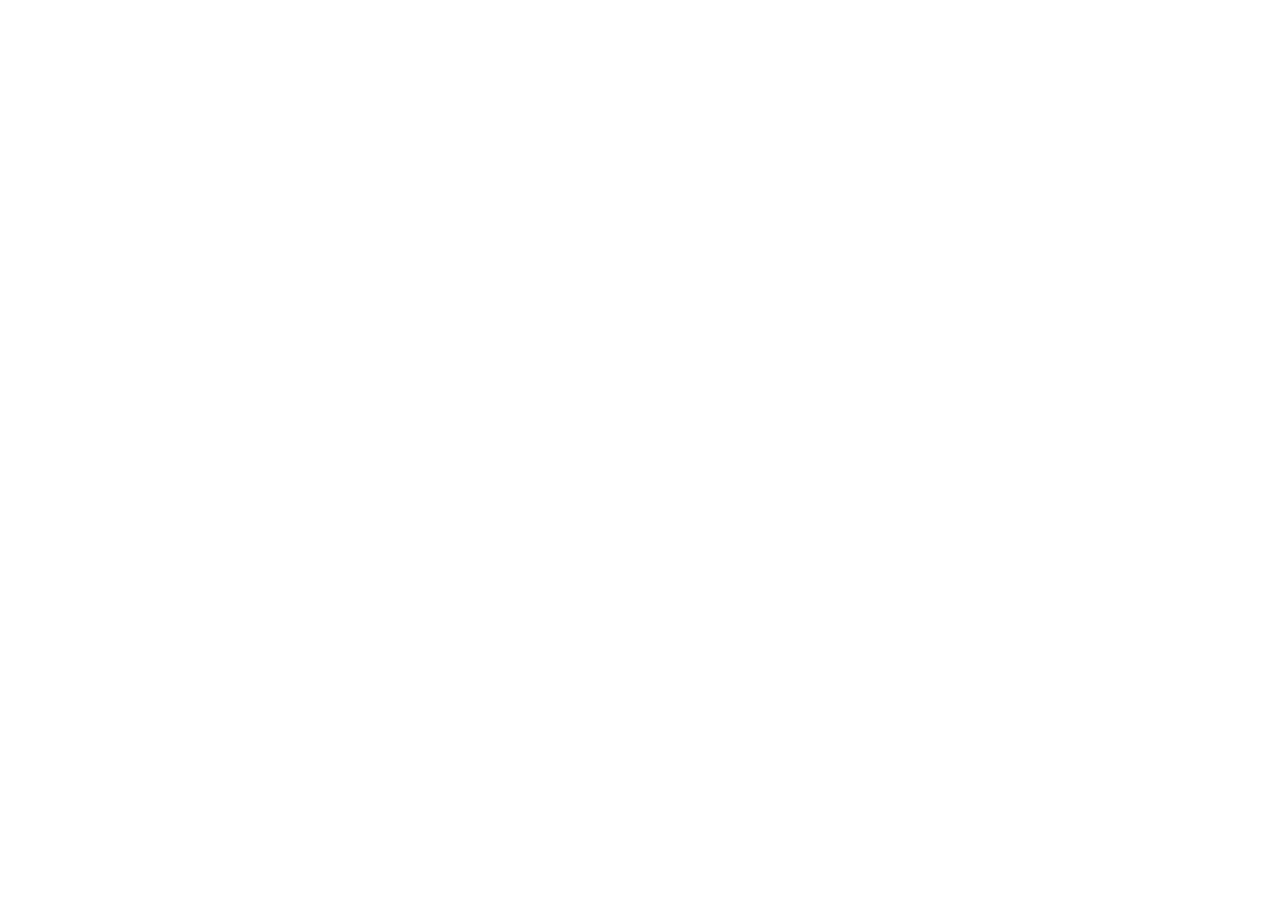
==== index.html @ 022c8f5e "Add Lakeside dessert menu index.html" ====
<!doctype html><html lang="en"><head><meta charset="utf-8"><meta name="viewport" content="width=device-width,initial-scale=1"><meta name="theme-color" content="#04245B"><title>Lakeside Dessert TV Menu</title><link rel="stylesheet" href="style.css"></head><body><div id="stage"></div><script src="menu-data.js"></script><script src="app.js"></script></body></html>
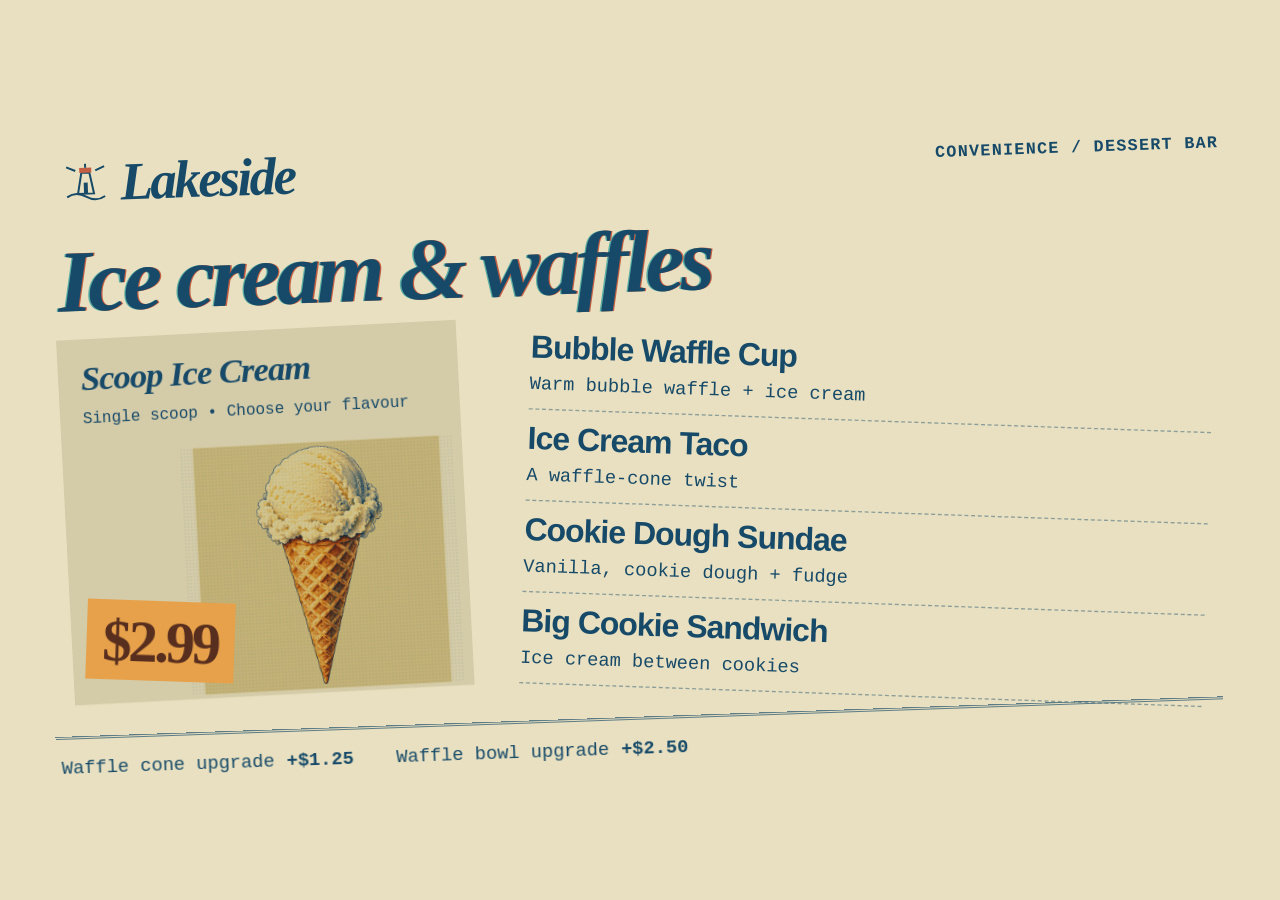
==== commit 747efc17: "Redesign dessert TV menus with Retro Parlour aesthetic" ====
--- a/index.html
+++ b/index.html
@@ -1 +1,15 @@
-<!doctype html><html lang="en"><head><meta charset="utf-8"><meta name="viewport" content="width=device-width,initial-scale=1"><meta name="theme-color" content="#04245B"><title>Lakeside Dessert TV Menu</title><link rel="stylesheet" href="style.css"></head><body><div id="stage"></div><script src="menu-data.js"></script><script src="app.js"></script></body></html>+<!doctype html>
+<html lang="en">
+<head>
+  <meta charset="utf-8">
+  <meta name="viewport" content="width=device-width,initial-scale=1">
+  <meta name="theme-color" content="#E8E0C0">
+  <title>Lakeside Dessert TV Menu</title>
+  <link rel="stylesheet" href="style.css">
+</head>
+<body>
+  <div id="stage"></div>
+  <script src="menu-data.js"></script>
+  <script src="app.js"></script>
+</body>
+</html>
--- a/style.css
+++ b/style.css
@@ -0,0 +1,103 @@
+:root {
+  color-scheme: light;
+  --paper: #E8E0C0;
+  --ink: #174A69;
+  --panel: #D4CBA8;
+  --brick: #C45E43;
+  --seafoam: #5AADA3;
+  --ochre: #E6A14A;
+}
+
+* { box-sizing: border-box; }
+html, body {
+  width: 100%; height: 100%; margin: 0; overflow: hidden;
+  background: var(--paper); color: var(--ink);
+  font-family: Helvetica, Arial, sans-serif;
+}
+
+/* Compose at 1080p; app.js fits this entire canvas to either TV. */
+#stage {
+  position: absolute; width: 1920px; height: 1080px;
+  padding: 64px 80px; overflow: hidden; transform-origin: top left;
+  background: var(--paper); display: grid;
+  grid-template-rows: 92px 140px minmax(0, 1fr) 76px; gap: 32px;
+}
+.topbar {
+  display: flex; align-items: center; justify-content: space-between;
+  padding: 0 12px; transform: rotate(-2deg);
+}
+.brand { display: flex; align-items: center; gap: 16px; }
+.beacon { flex: 0 0 auto; }
+.brandname {
+  font: italic 700 80px/.95 'Times New Roman', Times, serif;
+  letter-spacing: -4px;
+}
+.brandsub {
+  font: 700 25px/1.25 'Courier New', Courier, monospace;
+  letter-spacing: 2px;
+}
+.menu-heading {
+  align-self: center; margin: 0; padding-left: 6px;
+  font: italic 700 132px/1.1 'Times New Roman', Times, serif;
+  letter-spacing: -6px; text-shadow: 2px 0 var(--brick), -2px 0 var(--seafoam);
+  transform: rotate(-2deg);
+}
+.menu-heading span { white-space: nowrap; }
+.content {
+  display: grid; grid-template-columns: 600px minmax(0, 1fr);
+  gap: 80px; min-height: 0; padding: 0 18px;
+}
+.feature {
+  min-width: 0; position: relative; background: var(--panel);
+  padding: 30px 34px; transform: rotate(-3deg);
+}
+.feature-copy { position: relative; z-index: 2; }
+.feature h2 {
+  margin: 0; max-width: 520px;
+  font: italic 700 52px/1.15 'Times New Roman', Times, serif;
+  letter-spacing: -1.5px;
+}
+.feature p {
+  max-width: 520px; margin: 14px 0 0;
+  font: 400 24px/1.3 'Courier New', Courier, monospace;
+}
+.feature-art {
+  position: absolute; bottom: 6px; right: 14px; width: 410px; height: 370px;
+}
+.feature-art img {
+  display: block; width: 100%; height: 100%; object-fit: contain;
+  mix-blend-mode: multiply;
+}
+.screen2 .feature-art { height: 340px; }
+/* A printed halftone finish, kept away from the menu text. */
+.feature-art::after {
+  content: ''; position: absolute; inset: 0; pointer-events: none; opacity: .18;
+  background: radial-gradient(var(--ink) .7px, transparent 1px) 0 0 / 5px 5px;
+}
+.feature-price {
+  position: absolute; z-index: 3; left: 22px; bottom: 30px;
+  padding: 18px 24px 14px; color: #582E1E; background: var(--ochre);
+  font: 700 88px/1 'Times New Roman', Times, serif;
+  letter-spacing: -5px; transform: rotate(5deg);
+}
+.menu-list {
+  display: grid; grid-template-rows: repeat(4, minmax(0, 1fr));
+  min-width: 0; min-height: 0; padding: 0 10px; transform: rotate(2deg);
+}
+.menu-item {
+  min-width: 0; display: flex; flex-direction: column; justify-content: center;
+  padding: 15px 0; border-bottom: 2px dashed #174A6970;
+}
+.item-heading { display: flex; align-items: baseline; justify-content: space-between; gap: 24px; }
+.menu-item h2 {
+  margin: 0; font: 700 48px/1.08 Helvetica, Arial, sans-serif; letter-spacing: -1.5px;
+}
+.menu-item p { margin: 12px 0 0; font: 400 28px/1.3 'Courier New', Courier, monospace; }
+.item-price { flex: 0 0 auto; font: 700 44px/1 'Times New Roman', Times, serif; color: var(--brick); }
+.menu-footer {
+  display: flex; align-items: center; gap: 64px; margin: 0 4px; padding: 16px 8px 0;
+  border-top: 4px double var(--ink); transform: rotate(-2deg);
+  font: 400 28px/1.2 'Courier New', Courier, monospace;
+}
+.footer-item { display: flex; align-items: baseline; gap: 18px; }
+.footer-price { white-space: nowrap; font-weight: 700; }
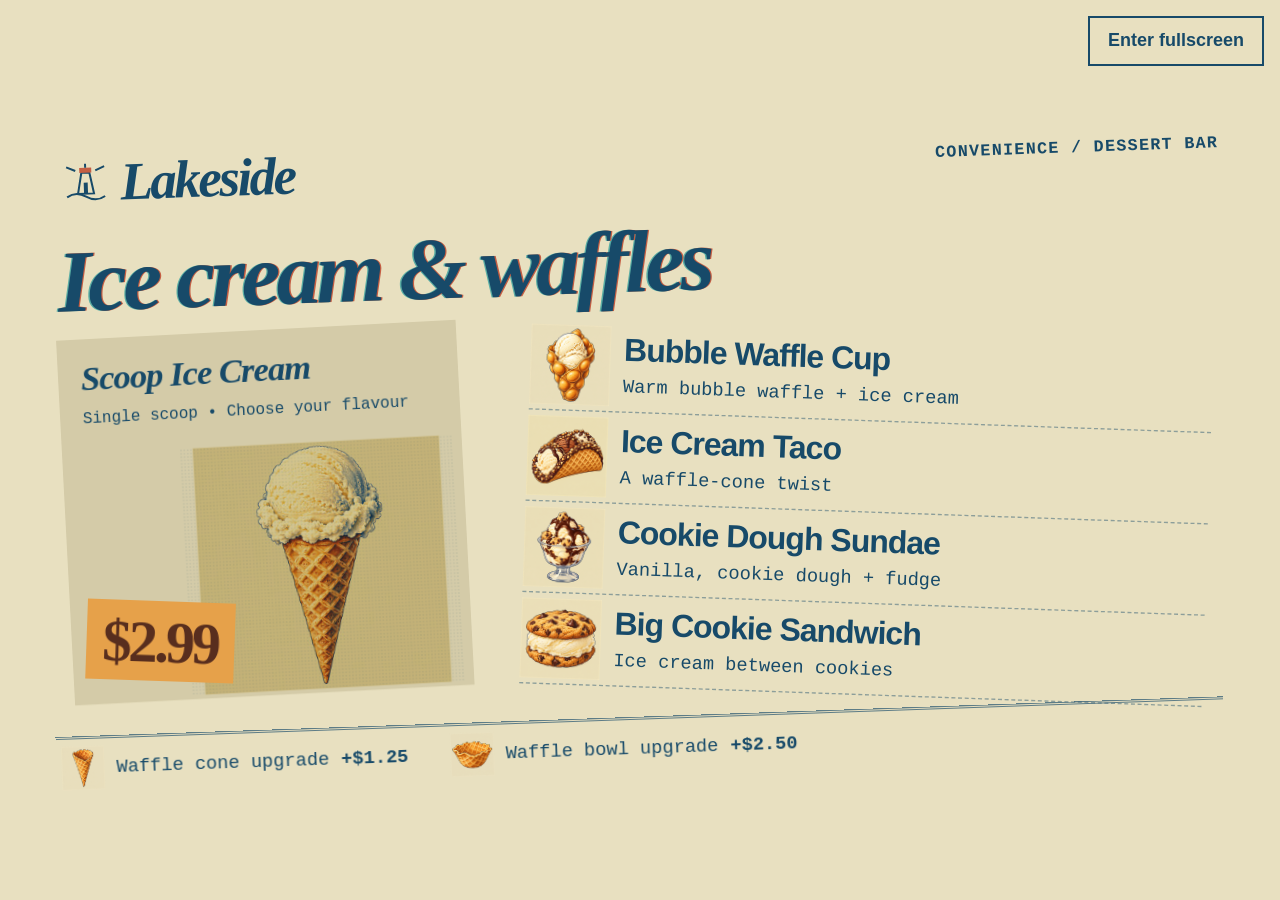
==== commit 0a251833: "Add fullscreen controls and viewport-aware TV scaling" ====
--- a/index.html
+++ b/index.html
@@ -9,6 +9,7 @@
 </head>
 <body>
   <div id="stage"></div>
+  <button id="fullscreen-toggle" class="fullscreen-toggle" type="button" hidden>Enter fullscreen</button>
   <script src="menu-data.js"></script>
   <script src="app.js"></script>
 </body>
--- a/style.css
+++ b/style.css
@@ -17,11 +17,25 @@
 
 /* Compose at 1080p; app.js fits this entire canvas to either TV. */
 #stage {
-  position: absolute; width: 1920px; height: 1080px;
+  position: fixed; top: 0; left: 0; width: 1920px; height: 1080px;
   padding: 64px 80px; overflow: hidden; transform-origin: top left;
   background: var(--paper); display: grid;
   grid-template-rows: 92px 140px minmax(0, 1fr) 76px; gap: 32px;
 }
+/* Keep setup controls outside the scaled menu, including on smaller TV viewports. */
+.fullscreen-toggle {
+  position: fixed; top: 16px; right: 16px; z-index: 10;
+  padding: 12px 18px; border: 2px solid var(--ink);
+  background: var(--paper); color: var(--ink);
+  font: 700 18px/1.2 Helvetica, Arial, sans-serif;
+  cursor: pointer; opacity: 0; pointer-events: none;
+}
+.fullscreen-toggle.is-visible, .fullscreen-toggle:hover, .fullscreen-toggle:focus-visible {
+  opacity: 1; pointer-events: auto;
+}
+.fullscreen-toggle:focus-visible { outline: 3px solid var(--brick); outline-offset: 4px; }
+.fullscreen-toggle[hidden] { display: none; }
+::backdrop { background: var(--paper); }
 .topbar {
   display: flex; align-items: center; justify-content: space-between;
   padding: 0 12px; transform: rotate(-2deg);
@@ -67,6 +81,8 @@
 .feature-art img {
   display: block; width: 100%; height: 100%; object-fit: contain;
   mix-blend-mode: multiply;
+  transform-origin: 50% 80%;
+  animation: dessert-rock 7s ease-in-out infinite;
 }
 .screen2 .feature-art { height: 340px; }
 /* A printed halftone finish, kept away from the menu text. */
@@ -85,8 +101,23 @@
   min-width: 0; min-height: 0; padding: 0 10px; transform: rotate(2deg);
 }
 .menu-item {
-  min-width: 0; display: flex; flex-direction: column; justify-content: center;
-  padding: 15px 0; border-bottom: 2px dashed #174A6970;
+  min-width: 0; display: flex; align-items: center; gap: 20px;
+  padding: 10px 0; border-bottom: 2px dashed #174A6970;
+}
+.item-copy { flex: 1; min-width: 0; }
+.item-art { display: block; flex: 0 0 120px; width: 120px; height: 120px; object-fit: contain; mix-blend-mode: multiply; }
+.dessert-wobble { transform-origin: 50% 80%; animation: dessert-rock 7s ease-in-out infinite; }
+.menu-item:nth-child(2) .item-art { animation-delay: -1.8s; }
+.menu-item:nth-child(3) .item-art { animation-delay: -3.6s; }
+.menu-item:nth-child(4) .item-art { animation-delay: -5.4s; }
+.footer-art { flex: 0 0 64px; width: 64px; height: 64px; object-fit: contain; mix-blend-mode: multiply; animation-delay: -2.7s; }
+.footer-item:nth-child(2) .footer-art { animation-delay: -4.5s; }
+@keyframes dessert-rock {
+  0%, 100% { transform: rotate(-2deg); }
+  50% { transform: rotate(2deg); }
+}
+@media (prefers-reduced-motion: reduce) {
+  .dessert-wobble, .feature-art img { animation: none; }
 }
 .item-heading { display: flex; align-items: baseline; justify-content: space-between; gap: 24px; }
 .menu-item h2 {
@@ -99,5 +130,5 @@
   border-top: 4px double var(--ink); transform: rotate(-2deg);
   font: 400 28px/1.2 'Courier New', Courier, monospace;
 }
-.footer-item { display: flex; align-items: baseline; gap: 18px; }
+.footer-item { display: flex; align-items: center; gap: 18px; }
 .footer-price { white-space: nowrap; font-weight: 700; }
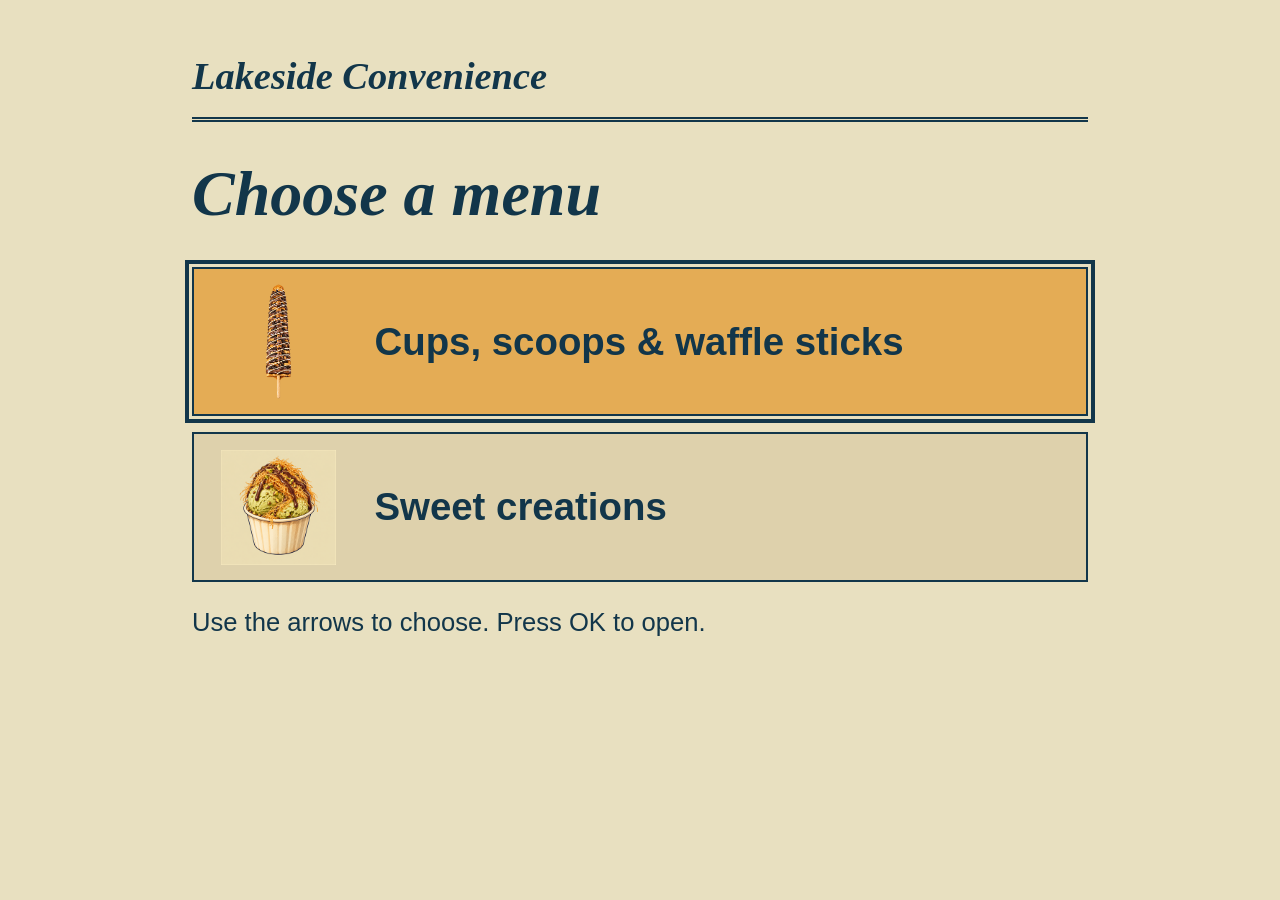
==== commit e101160c: "Add a remote-friendly home screen for independent TV menus" ====
--- a/index.html
+++ b/index.html
@@ -4,13 +4,19 @@
   <meta charset="utf-8">
   <meta name="viewport" content="width=device-width,initial-scale=1">
   <meta name="theme-color" content="#E8E0C0">
-  <title>Lakeside Dessert TV Menu</title>
+  <title>Choose a menu · Lakeside Convenience</title>
   <link rel="stylesheet" href="style.css">
 </head>
-<body>
-  <div id="stage"></div>
-  <button id="fullscreen-toggle" class="fullscreen-toggle" type="button" hidden>Enter fullscreen</button>
-  <script src="menu-data.js"></script>
-  <script src="app.js"></script>
+<body class="launcher">
+  <main>
+    <header>Lakeside Convenience</header>
+    <h1>Choose a menu</h1>
+    <nav aria-label="Menu screens">
+      <a href="screen1.html"><img src="assets/waffle-stick.png" alt=""><span>Cups, scoops &amp; waffle sticks</span></a>
+      <a href="screen2.html"><img src="assets/dubai-ice-cream.png" alt=""><span>Sweet creations</span></a>
+    </nav>
+    <p>Use the arrows to choose. Press OK to open.</p>
+  </main>
+  <script src="home.js"></script>
 </body>
 </html>
--- a/style.css
+++ b/style.css
@@ -1,11 +1,14 @@
 :root {
   color-scheme: light;
   --paper: #E8E0C0;
-  --ink: #174A69;
-  --panel: #D4CBA8;
-  --brick: #C45E43;
-  --seafoam: #5AADA3;
-  --ochre: #E6A14A;
+  /* High-contrast TV palette; keep text pairs at or above 7:1. */
+  --ink: #12364A;
+  --panel: #DED1AC;
+  --brick: #782E24;
+  --seafoam: #397A73;
+  --ochre: #E4AC55;
+  --price-ink: #38251B;
+  --rule: #12364A70;
 }
 
 * { box-sizing: border-box; }
@@ -38,22 +41,18 @@
 ::backdrop { background: var(--paper); }
 .topbar {
   display: flex; align-items: center; justify-content: space-between;
-  padding: 0 12px; transform: rotate(-2deg);
+  padding: 0 12px; transform: translateY(-12px) rotate(-2deg);
 }
 .brand { display: flex; align-items: center; gap: 16px; }
 .beacon { flex: 0 0 auto; }
 .brandname {
-  font: italic 700 80px/.95 'Times New Roman', Times, serif;
+  font: italic 700 84px/.95 'Times New Roman', Times, serif;
   letter-spacing: -4px;
-}
-.brandsub {
-  font: 700 25px/1.25 'Courier New', Courier, monospace;
-  letter-spacing: 2px;
 }
 .menu-heading {
   align-self: center; margin: 0; padding-left: 6px;
   font: italic 700 132px/1.1 'Times New Roman', Times, serif;
-  letter-spacing: -6px; text-shadow: 2px 0 var(--brick), -2px 0 var(--seafoam);
+  letter-spacing: -6px; text-shadow: 1px 0 var(--brick), -1px 0 var(--seafoam);
   transform: rotate(-2deg);
 }
 .menu-heading span { white-space: nowrap; }
@@ -73,7 +72,7 @@
 }
 .feature p {
   max-width: 520px; margin: 14px 0 0;
-  font: 400 24px/1.3 'Courier New', Courier, monospace;
+  font: 700 24px/1.3 'Courier New', Courier, monospace;
 }
 .feature-art {
   position: absolute; bottom: 6px; right: 14px; width: 410px; height: 370px;
@@ -92,7 +91,7 @@
 }
 .feature-price {
   position: absolute; z-index: 3; left: 22px; bottom: 30px;
-  padding: 18px 24px 14px; color: #582E1E; background: var(--ochre);
+  padding: 18px 24px 14px; color: var(--price-ink); background: var(--ochre);
   font: 700 88px/1 'Times New Roman', Times, serif;
   letter-spacing: -5px; transform: rotate(5deg);
 }
@@ -102,7 +101,7 @@
 }
 .menu-item {
   min-width: 0; display: flex; align-items: center; gap: 20px;
-  padding: 10px 0; border-bottom: 2px dashed #174A6970;
+  padding: 10px 0; border-bottom: 2px dashed var(--rule);
 }
 .item-copy { flex: 1; min-width: 0; }
 .item-art { display: block; flex: 0 0 120px; width: 120px; height: 120px; object-fit: contain; mix-blend-mode: multiply; }
@@ -123,12 +122,136 @@
 .menu-item h2 {
   margin: 0; font: 700 48px/1.08 Helvetica, Arial, sans-serif; letter-spacing: -1.5px;
 }
-.menu-item p { margin: 12px 0 0; font: 400 28px/1.3 'Courier New', Courier, monospace; }
+.menu-item p { margin: 12px 0 0; font: 700 28px/1.3 'Courier New', Courier, monospace; }
 .item-price { flex: 0 0 auto; font: 700 44px/1 'Times New Roman', Times, serif; color: var(--brick); }
 .menu-footer {
   display: flex; align-items: center; gap: 64px; margin: 0 4px; padding: 16px 8px 0;
   border-top: 4px double var(--ink); transform: rotate(-2deg);
-  font: 400 28px/1.2 'Courier New', Courier, monospace;
+  font: 700 28px/1.2 'Courier New', Courier, monospace;
 }
 .footer-item { display: flex; align-items: center; gap: 18px; }
 .footer-price { white-space: nowrap; font-weight: 700; }
+
+/* Screen 1: four departments, with product photography kept in natural color. */
+.visually-hidden {
+  position: absolute; width: 1px; height: 1px; padding: 0; margin: -1px;
+  overflow: hidden; clip-path: inset(50%); white-space: nowrap; border: 0;
+}
+#stage.screen1 {
+  padding: 28px 44px;
+  grid-template-rows: 80px minmax(0, 1fr); gap: 20px;
+}
+.menu-quadrants {
+  display: grid; grid-template-columns: 824px minmax(0, 1fr);
+  gap: 48px;
+  min-width: 0; min-height: 0;
+}
+.menu-column { display: grid; min-width: 0; min-height: 0; gap: 28px; }
+.left-menu-column { grid-template-rows: minmax(0, 7fr) minmax(0, 3fr); }
+.right-menu-column { grid-template-rows: 490px minmax(0, 1fr); }
+.menu-quadrants section { min-width: 0; min-height: 0; }
+.menu-quadrants p { margin: 0; font: 700 26px/1.25 'Courier New', Courier, monospace; }
+.section-title {
+  margin: 0; font: italic 700 56px/1.1 'Times New Roman', Times, serif;
+  letter-spacing: -1.5px;
+}
+.product-photo {
+  display: block; object-fit: contain; mix-blend-mode: normal;
+  transform: scale(var(--photo-scale, 1.06)); transform-origin: 50% 80%;
+  animation: photo-sway 10s ease-in-out infinite;
+}
+.photo-backdrop { position: relative; isolation: isolate; min-height: 0; }
+.photo-backdrop::before, .photo-backdrop::after {
+  content: ''; position: absolute; z-index: -1; pointer-events: none;
+  left: 50%; top: 50%; width: 220px; height: 90%; border-radius: 50%;
+}
+.photo-backdrop::before { background: var(--ochre); opacity: .65; transform: translate(-50%, -50%) rotate(-8deg); }
+.photo-backdrop::after {
+  background: radial-gradient(var(--ink) 1px, transparent 1.2px) 0 0 / 8px 8px;
+  opacity: .16; transform: translate(-42%, -44%) rotate(8deg);
+}
+.refreshment-row:nth-child(2) .photo-backdrop::before { background: var(--seafoam); opacity: .35; }
+.refreshment-photo-space::before, .refreshment-photo-space::after { width: 180px; height: 196px; }
+.waffle-photo-space::before, .waffle-photo-space::after { width: 140px; }
+.waffle-photo-space::before { background: var(--seafoam); opacity: .35; }
+@keyframes photo-sway {
+  0%, 100% { transform: scale(var(--photo-scale, 1.06)) rotate(-1.2deg); }
+  50% { transform: scale(var(--photo-scale, 1.06)) rotate(1.2deg); }
+}
+.refreshments-section { display: grid; grid-template-rows: repeat(3, minmax(0, 1fr)); }
+.refreshment-row {
+  display: grid; grid-template-columns: 180px minmax(0, 1fr); gap: 24px;
+  align-items: center; padding: 12px 8px; border-bottom: 2px dashed var(--rule);
+  min-width: 0; min-height: 0;
+}
+.refreshment-copy { min-width: 0; }
+.refreshment-copy h2 {
+  margin: 0; font: italic 700 48px/1.04 'Times New Roman', Times, serif;
+  letter-spacing: -1px;
+}
+.refreshment-copy p { margin-top: 10px; }
+.refreshment-copy .drink-description { font-size: 24px; }
+.cup-price { font: 700 48px/1 'Times New Roman', Times, serif; color: var(--brick); white-space: nowrap; }
+.menu-quadrants .item-price { font-size: 48px; }
+.refreshment-photo-space { height: 180px; }
+.refreshment-photo { width: 100%; height: 100%; }
+/* Compensate for the transparent headroom in the Belgian cup cutout. */
+.refreshment-photo-0 { --photo-scale: 1.2; transform-origin: center bottom; animation-delay: -1s; }
+.refreshment-photo-1 { animation-delay: -4s; }
+.refreshment-photo-2 { animation-delay: -8s; }
+.waffle-section { display: grid; grid-template-rows: auto minmax(0, 1fr); gap: 12px; }
+.waffle-section > .section-title { transform: rotate(-2deg); transform-origin: left center; }
+.waffle-menu { display: grid; grid-template-columns: 160px minmax(0, 1fr); gap: 16px; min-height: 0; }
+.waffle-photo { width: 100%; height: 100%; min-height: 0; animation-delay: -6s; }
+.waffle-options { list-style: none; padding: 0; margin: 0; display: grid; grid-template-rows: repeat(3, 1fr); gap: 10px; }
+.waffle-options li { padding-bottom: 10px; border-bottom: 2px dashed var(--rule); }
+.option-heading { display: flex; justify-content: space-between; align-items: baseline; gap: 24px; }
+.option-heading > h2, .option-heading > h3 { min-width: 0; }
+.waffle-options h3 { margin: 0; font: 700 44px/1.1 Helvetica, Arial, sans-serif; letter-spacing: -1px; }
+.waffle-options p { margin-top: 8px; }
+.scoops-section { position: relative; padding: 14px 24px; background: var(--panel); transform: rotate(-1deg); }
+.scoops-section .section-title { font-size: 52px; }
+.menu-quadrants .menu-sticker {
+  border: 2px solid var(--ink); background: var(--ochre);
+  color: var(--price-ink); font: 700 24px/1.15 Helvetica, Arial, sans-serif;
+  text-align: center;
+}
+.winter-sticker {
+  align-self: center; margin-right: auto; padding: 4px 10px;
+  white-space: nowrap; transform: rotate(-4deg);
+}
+.scoop-caption {
+  position: absolute; top: -16px; right: 12px; width: 302px;
+  padding: 10px 14px; transform: rotate(4deg);
+}
+.scoop-prices { display: grid; grid-auto-flow: column; grid-auto-columns: minmax(0, 1fr); gap: 18px; margin: 8px 0 10px; text-align: center; }
+.scoop-prices dt { font: 700 26px/1.15 Helvetica, Arial, sans-serif; }
+.scoop-prices dd { margin: 3px 0 0; }
+.scoop-price { font: 700 44px/1 'Times New Roman', Times, serif; color: var(--ink); white-space: nowrap; }
+.scoop-addons { display: grid; grid-template-columns: repeat(3, minmax(0, 1fr)); gap: 18px; padding: 10px 0 0; margin: 0; list-style: none; border-top: 2px dashed var(--rule); text-align: center; }
+.scoop-addons li { display: grid; gap: 3px; font: 700 24px/1.15 Helvetica, Arial, sans-serif; }
+.scoop-addon-price { font: 700 32px/1 'Times New Roman', Times, serif; color: var(--ink); white-space: nowrap; }
+.build-section { border-top: 4px double var(--ink); padding-top: 18px; }
+.customization-lists { display: grid; grid-template-columns: minmax(0, 1fr) 300px; gap: 32px; margin-top: 18px; }
+.customization-lists h3 {
+  margin: 0 0 10px;
+  font: 700 30px/1.15 Helvetica, Arial, sans-serif;
+  text-decoration: underline;
+  text-underline-offset: 0.14em;
+}
+.customization-lists ul { list-style: none; padding: 0; margin: 0; font: 700 26px/1.3 'Courier New', Courier, monospace; }
+.customization-lists li { break-inside: avoid; margin-bottom: 6px; }
+.sauce-list { columns: 2; column-gap: 24px; }
+@media (prefers-reduced-motion: reduce) {
+  .product-photo { animation: none; }
+}
+
+body.launcher { overflow: auto; }
+.launcher main { max-width: 64rem; margin: auto; padding: 6vh 5vw; }
+.launcher header { font: bold italic clamp(1.6rem, 3vw, 3rem) Georgia, serif; padding-bottom: .5em; border-bottom: 5px double; }
+.launcher h1 { font: bold italic clamp(2.4rem, 5vw, 5rem) Georgia, serif; margin: .55em 0; }
+.launcher nav { display: grid; gap: 1rem; }
+.launcher a { display: flex; gap: 1em; align-items: center; color: var(--ink); background: var(--panel); padding: .4em .7em; border: 2px solid; text-decoration: none; font-size: clamp(1.3rem, 3vw, 2.6rem); font-weight: bold; }
+.launcher a:focus { outline: 4px solid var(--ink); outline-offset: 3px; background: var(--ochre); }
+.launcher img { width: 3em; height: 3em; object-fit: contain; }
+.launcher p { font-size: clamp(1rem, 2vw, 1.6rem); }
